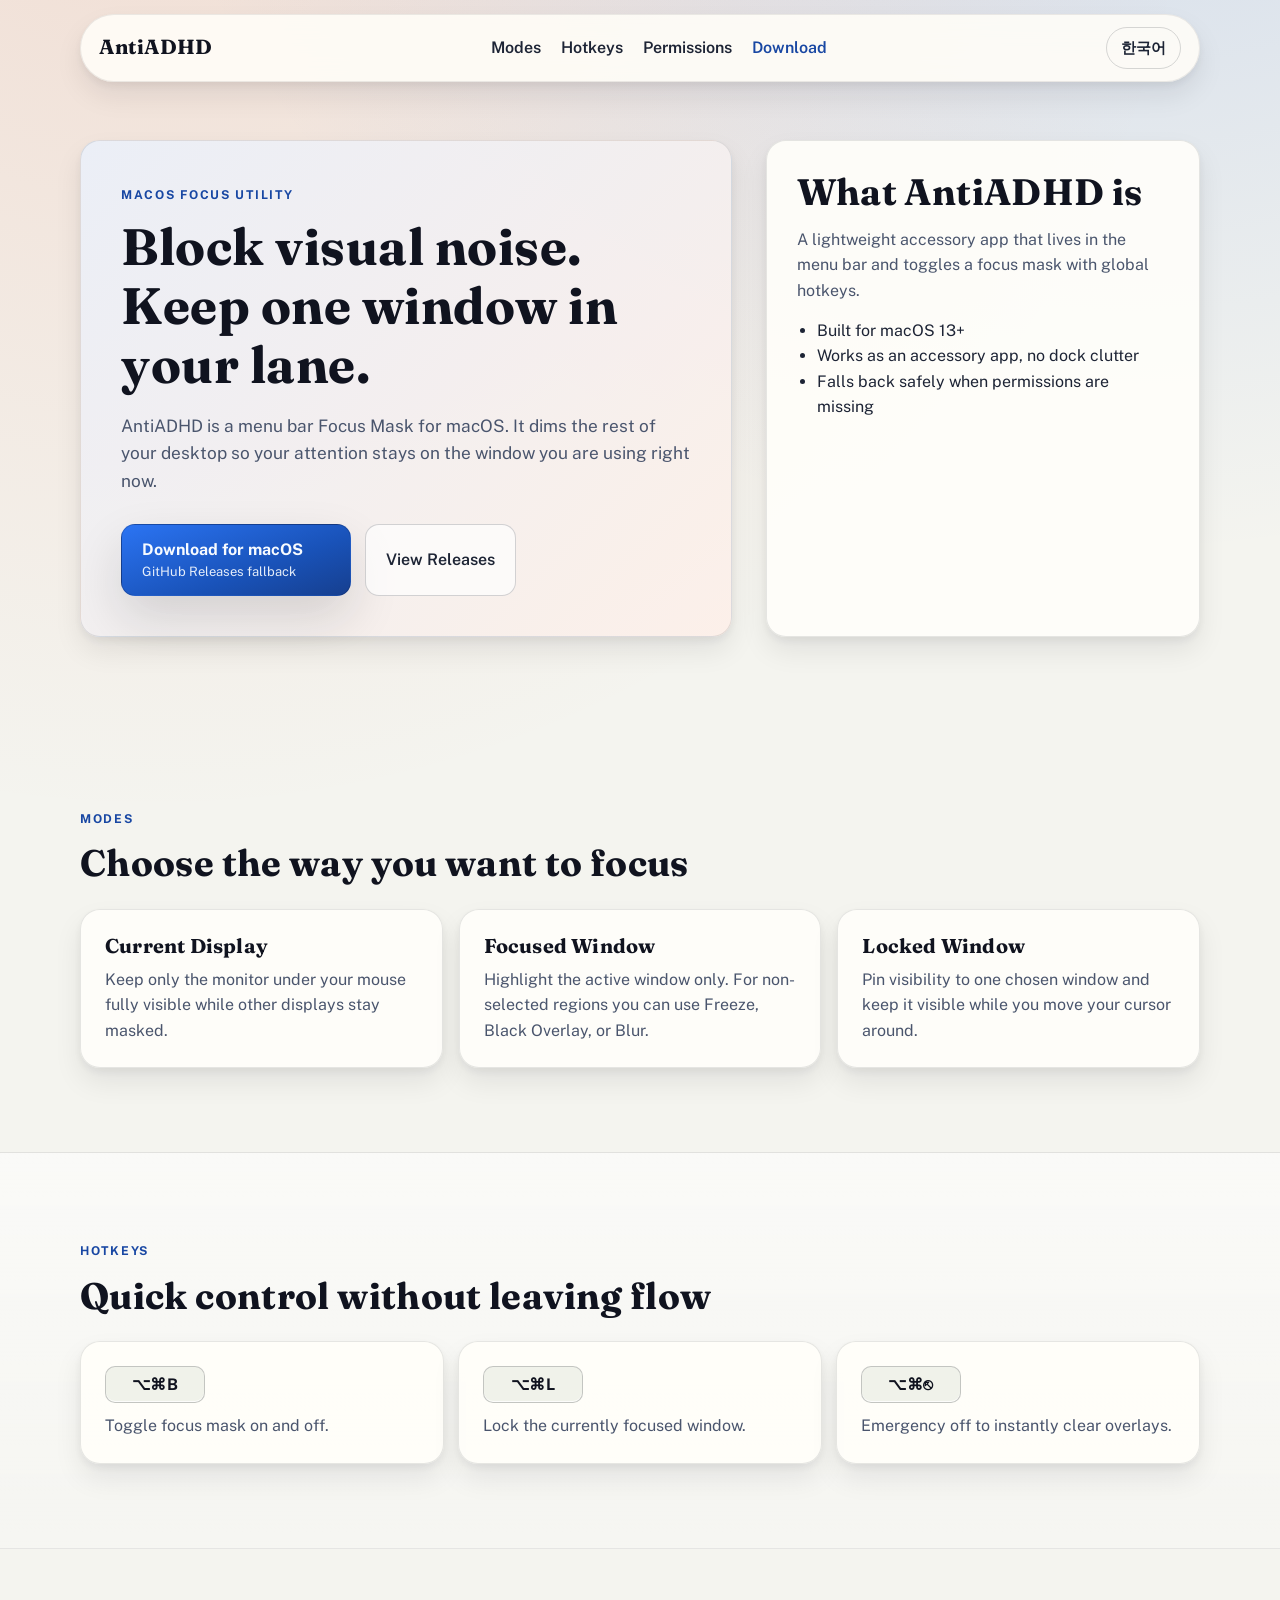
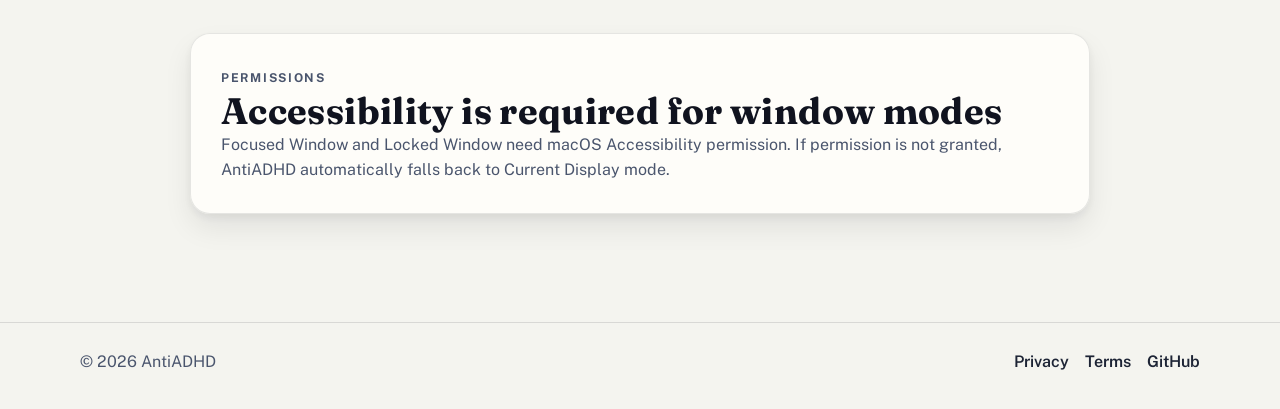
==== site/index.html @ 7c486f9d "Add Swift 6 migration, CI/CD release pipelines, and Pages site" ====
<!DOCTYPE html>
<html lang="en">
<head>
  <meta charset="UTF-8">
  <meta name="viewport" content="width=device-width, initial-scale=1">
  <meta name="description" content="AntiADHD is a macOS menu bar Focus Mask that helps you reduce visual distractions and stay locked on the work window that matters.">
  <meta name="theme-color" content="#10131f">
  <link rel="canonical" href="https://parrotnavy.github.io/anti-adhd/">
  <title>AntiADHD - Focus Mask for macOS</title>
  <link rel="stylesheet" href="assets/css/style.css">
  <script type="text/javascript">
    (() => {
      if (typeof window.clarity !== "function") {
        window.clarity = (...args) => {
          window.clarity.q = window.clarity.q || [];
          window.clarity.q.push(args);
        };
      }

      const clarityScript = document.createElement("script");
      clarityScript.async = true;
      clarityScript.src = "https://www.clarity.ms/tag/__CLARITY_PROJECT_ID__";

      const firstScript = document.getElementsByTagName("script")[0];
      const parentNode = firstScript?.parentNode;
      if (parentNode) {
        parentNode.insertBefore(clarityScript, firstScript);
      } else {
        document.head.appendChild(clarityScript);
      }
    })();
  </script>
</head>
<body data-clarity-page="home" data-clarity-locale="en">
  <div class="page-glow" aria-hidden="true"></div>
  <header class="site-header">
    <div class="shell header-row">
      <a href="index.html" class="logo" data-clarity-event="nav_logo_click">AntiADHD</a>
      <nav class="site-nav" aria-label="Primary">
        <a href="#modes">Modes</a>
        <a href="#hotkeys">Hotkeys</a>
        <a href="#permissions">Permissions</a>
        <a href="#download" class="nav-cta" data-clarity-event="nav_download_click">Download</a>
      </nav>
      <a href="ko/" class="locale-link" lang="ko" data-clarity-event="nav_locale_ko_click">한국어</a>
    </div>
  </header>

  <main>
    <section class="hero section-space">
      <div class="shell hero-grid">
        <div class="hero-copy reveal r1">
          <p class="eyebrow">macOS Focus Utility</p>
          <h1>Block visual noise.<br>Keep one window in your lane.</h1>
          <p class="lead">AntiADHD is a menu bar Focus Mask for macOS. It dims the rest of your desktop so your attention stays on the window you are using right now.</p>
          <div class="hero-actions" id="download">
            <a class="btn-download" href="https://github.com/parrotnavy/anti-adhd/releases" data-download-os="macos" data-clarity-event="download_macos_click">
              <span class="btn-title">Download for macOS</span>
              <span class="btn-sub">GitHub Releases fallback</span>
            </a>
            <a class="btn-secondary" href="https://github.com/parrotnavy/anti-adhd/releases" target="_blank" rel="noopener" data-clarity-event="download_release_notes_click">View Releases</a>
          </div>
        </div>
        <aside class="hero-panel reveal r2" aria-label="Feature snapshot">
          <h2>What AntiADHD is</h2>
          <p>A lightweight accessory app that lives in the menu bar and toggles a focus mask with global hotkeys.</p>
          <ul>
            <li>Built for macOS 13+</li>
            <li>Works as an accessory app, no dock clutter</li>
            <li>Falls back safely when permissions are missing</li>
          </ul>
        </aside>
      </div>
    </section>

    <section id="modes" class="section-space">
      <div class="shell">
        <div class="section-head reveal r1">
          <p class="eyebrow">Modes</p>
          <h2>Choose the way you want to focus</h2>
        </div>
        <div class="card-grid">
          <article class="focus-card reveal r1">
            <h3>Current Display</h3>
            <p>Keep only the monitor under your mouse fully visible while other displays stay masked.</p>
          </article>
          <article class="focus-card reveal r2">
            <h3>Focused Window</h3>
            <p>Highlight the active window only. For non-selected regions you can use Freeze, Black Overlay, or Blur.</p>
          </article>
          <article class="focus-card reveal r3">
            <h3>Locked Window</h3>
            <p>Pin visibility to one chosen window and keep it visible while you move your cursor around.</p>
          </article>
        </div>
      </div>
    </section>

    <section id="hotkeys" class="section-space section-alt">
      <div class="shell">
        <div class="section-head reveal r1">
          <p class="eyebrow">Hotkeys</p>
          <h2>Quick control without leaving flow</h2>
        </div>
        <div class="hotkey-list">
          <div class="hotkey-item reveal r1">
            <kbd>⌥⌘B</kbd>
            <p>Toggle focus mask on and off.</p>
          </div>
          <div class="hotkey-item reveal r2">
            <kbd>⌥⌘L</kbd>
            <p>Lock the currently focused window.</p>
          </div>
          <div class="hotkey-item reveal r3">
            <kbd>⌥⌘⎋</kbd>
            <p>Emergency off to instantly clear overlays.</p>
          </div>
        </div>
      </div>
    </section>

    <section id="permissions" class="section-space">
      <div class="shell permission-wrap reveal r1">
        <p class="eyebrow">Permissions</p>
        <h2>Accessibility is required for window modes</h2>
        <p>Focused Window and Locked Window need macOS Accessibility permission. If permission is not granted, AntiADHD automatically falls back to Current Display mode.</p>
      </div>
    </section>
  </main>

  <footer class="site-footer">
    <div class="shell footer-row">
      <p>&copy; 2026 AntiADHD</p>
      <div class="footer-links">
        <a href="privacy.html" data-clarity-event="footer_privacy_click">Privacy</a>
        <a href="terms.html" data-clarity-event="footer_terms_click">Terms</a>
        <a href="https://github.com/parrotnavy/anti-adhd" target="_blank" rel="noopener" data-clarity-event="footer_github_click">GitHub</a>
      </div>
    </div>
  </footer>

  <script src="assets/js/clarity-events.js"></script>
  <script src="assets/js/download-latest-macos.js"></script>
</body>
</html>
---- site/assets/css/style.css ----
@import url("https://fonts.googleapis.com/css2?family=Fraunces:opsz,wght@9..144,500;9..144,700&family=Public+Sans:wght@400;500;600;700&display=swap");

:root {
  --bg: #f4f4ef;
  --ink: #10131f;
  --text: #1d2435;
  --muted: #4a556d;
  --surface: #fffdf8;
  --surface-strong: #f0f2ea;
  --line: #d9dccf;
  --accent: #1f5fd8;
  --accent-strong: #1847a3;
  --accent-warm: #de5e38;
  --focus-ring: #2a73ff;
  --radius-lg: 20px;
  --radius-md: 14px;
  --shadow-soft: 0 14px 28px rgba(16, 19, 31, 0.08), 0 4px 10px rgba(16, 19, 31, 0.06);
  --shadow-deep: 0 22px 50px rgba(16, 19, 31, 0.14);
  --max: 1120px;
}

* {
  box-sizing: border-box;
}

html {
  scroll-behavior: smooth;
}

body {
  margin: 0;
  font-family: "Public Sans", "Avenir Next", "Segoe UI", sans-serif;
  font-size: 16px;
  line-height: 1.6;
  color: var(--text);
  background:
    radial-gradient(circle at 12% -12%, rgba(222, 94, 56, 0.16), transparent 42%),
    radial-gradient(circle at 88% -24%, rgba(31, 95, 216, 0.2), transparent 38%),
    var(--bg);
  min-height: 100vh;
}

.page-glow {
  position: fixed;
  inset: 0;
  pointer-events: none;
  background-image: linear-gradient(135deg, rgba(255, 255, 255, 0.35) 1px, transparent 1px);
  background-size: 22px 22px;
  opacity: 0.12;
  z-index: -1;
}

a {
  color: var(--accent);
  text-decoration: none;
}

a:hover {
  color: var(--accent-strong);
}

a:focus-visible,
button:focus-visible {
  outline: 3px solid var(--focus-ring);
  outline-offset: 2px;
}

.shell {
  width: min(100% - 40px, var(--max));
  margin-inline: auto;
}

.section-space {
  padding: 84px 0;
}

.section-alt {
  background: linear-gradient(180deg, rgba(255, 255, 255, 0.55), rgba(255, 255, 255, 0.18));
  border-block: 1px solid rgba(16, 19, 31, 0.09);
}

.site-header {
  position: sticky;
  top: 0;
  z-index: 30;
  padding-top: 14px;
}

.site-header-legal {
  position: static;
}

.header-row {
  display: grid;
  grid-template-columns: auto 1fr auto;
  align-items: center;
  gap: 16px;
  padding: 12px 18px;
  background: rgba(255, 253, 247, 0.88);
  border: 1px solid rgba(16, 19, 31, 0.08);
  border-radius: 999px;
  backdrop-filter: blur(14px);
  box-shadow: var(--shadow-soft);
}

.logo {
  font-family: "Fraunces", "Georgia", serif;
  font-size: 1.28rem;
  font-weight: 700;
  letter-spacing: 0.01em;
  color: var(--ink);
}

.site-nav {
  justify-self: center;
  display: inline-flex;
  gap: 20px;
  flex-wrap: wrap;
}

.site-nav a {
  color: var(--text);
  font-weight: 600;
  position: relative;
}

.site-nav a::after {
  content: "";
  position: absolute;
  left: 0;
  bottom: -4px;
  width: 100%;
  height: 2px;
  transform: scaleX(0);
  transform-origin: left;
  transition: transform 180ms ease;
  background: linear-gradient(90deg, var(--accent), var(--accent-warm));
}

.site-nav a:hover::after,
.site-nav a:focus-visible::after {
  transform: scaleX(1);
}

.site-nav .nav-cta {
  color: var(--accent-strong);
}

.locale-link {
  justify-self: end;
  border: 1px solid rgba(16, 19, 31, 0.16);
  border-radius: 999px;
  padding: 8px 14px;
  color: var(--text);
  font-weight: 600;
  font-size: 0.92rem;
}

.hero {
  padding-top: 58px;
}

.hero-grid {
  display: grid;
  grid-template-columns: 1.2fr 0.8fr;
  gap: 34px;
  align-items: stretch;
}

.hero-copy,
.hero-panel,
.permission-wrap,
.focus-card,
.hotkey-item,
.legal-wrap {
  border: 1px solid rgba(16, 19, 31, 0.1);
  border-radius: var(--radius-lg);
  background: rgba(255, 254, 250, 0.9);
  box-shadow: var(--shadow-soft);
}

.hero-copy {
  padding: 40px;
  background:
    linear-gradient(135deg, rgba(31, 95, 216, 0.09), rgba(222, 94, 56, 0.09)),
    rgba(255, 254, 250, 0.95);
}

.eyebrow {
  display: inline-flex;
  align-items: center;
  gap: 8px;
  margin: 0 0 14px;
  color: var(--accent-strong);
  font-size: 0.76rem;
  text-transform: uppercase;
  letter-spacing: 0.14em;
  font-weight: 700;
}

h1,
h2,
h3 {
  font-family: "Fraunces", "Georgia", serif;
  color: var(--ink);
  letter-spacing: 0.01em;
  line-height: 1.15;
  margin: 0;
}

h1 {
  font-size: clamp(2rem, 4vw, 3.6rem);
}

h2 {
  font-size: clamp(1.48rem, 3vw, 2.3rem);
}

h3 {
  font-size: 1.25rem;
}

.lead {
  margin: 18px 0 0;
  color: var(--muted);
  font-size: 1.08rem;
  max-width: 58ch;
}

.hero-actions {
  display: flex;
  flex-wrap: wrap;
  gap: 14px;
  margin-top: 28px;
}

.btn-download,
.btn-secondary {
  display: inline-flex;
  flex-direction: column;
  justify-content: center;
  min-height: 56px;
  padding: 12px 20px;
  border-radius: 14px;
  transition: transform 180ms ease, box-shadow 180ms ease, background-color 180ms ease;
}

.btn-download {
  min-width: 230px;
  background: linear-gradient(160deg, #2b74f3, #1952b8 62%, #163f8f);
  color: #f7fbff;
  box-shadow: var(--shadow-deep);
  border: 1px solid rgba(10, 23, 51, 0.2);
  cursor: pointer;
}

.btn-download:hover,
.btn-download:focus-visible {
  color: #ffffff;
  transform: translateY(-2px);
}

.btn-title {
  font-weight: 700;
  font-size: 1rem;
}

.btn-sub {
  font-size: 0.81rem;
  opacity: 0.92;
}

.btn-secondary {
  border: 1px solid rgba(16, 19, 31, 0.18);
  color: var(--text);
  background: rgba(255, 255, 255, 0.7);
  font-weight: 600;
  cursor: pointer;
}

.btn-secondary:hover,
.btn-secondary:focus-visible {
  transform: translateY(-1px);
  background: rgba(255, 255, 255, 0.96);
}

.hero-panel {
  padding: 30px;
  display: grid;
  align-content: start;
  gap: 14px;
}

.hero-panel p,
.focus-card p,
.permission-wrap p,
.hotkey-item p,
.legal-wrap p {
  margin: 0;
  color: var(--muted);
}

.hero-panel ul {
  margin: 0;
  padding-left: 20px;
  color: var(--text);
}

.section-head {
  margin-bottom: 24px;
}

.card-grid {
  display: grid;
  grid-template-columns: repeat(3, minmax(0, 1fr));
  gap: 16px;
}

.focus-card {
  padding: 24px;
  display: grid;
  gap: 10px;
}

.focus-card:nth-child(2) {
  transform: translateY(16px);
}

.hotkey-list {
  display: grid;
  grid-template-columns: repeat(3, minmax(0, 1fr));
  gap: 14px;
}

.hotkey-item {
  padding: 24px;
  display: grid;
  gap: 10px;
}

kbd {
  display: inline-flex;
  justify-content: center;
  align-items: center;
  width: fit-content;
  min-width: 100px;
  border-radius: 10px;
  border: 1px solid rgba(16, 19, 31, 0.2);
  background: var(--surface-strong);
  box-shadow: inset 0 -1px 0 rgba(255, 255, 255, 0.8);
  color: var(--ink);
  font: 700 1rem/1.2 "Public Sans", "Avenir Next", sans-serif;
  letter-spacing: 0.03em;
  padding: 8px 12px;
}

.permission-wrap {
  padding: 30px;
  max-width: 900px;
}

.site-footer {
  border-top: 1px solid rgba(16, 19, 31, 0.12);
  padding: 26px 0 34px;
  margin-top: 24px;
}

.footer-row {
  display: flex;
  gap: 14px;
  align-items: center;
  justify-content: space-between;
  flex-wrap: wrap;
}

.site-footer p {
  margin: 0;
  color: var(--muted);
}

.footer-links {
  display: inline-flex;
  gap: 16px;
  flex-wrap: wrap;
}

.footer-links a {
  color: var(--text);
  font-weight: 600;
}

.legal-hero {
  padding-top: 52px;
}

.legal-body {
  padding-top: 22px;
}

.legal-wrap {
  max-width: 860px;
  padding: 32px;
}

.legal-wrap h2 {
  margin-top: 26px;
  margin-bottom: 10px;
  font-size: 1.28rem;
}

.legal-wrap code {
  padding: 1px 6px;
  border-radius: 6px;
  background: rgba(16, 19, 31, 0.08);
  color: var(--ink);
  font-size: 0.88rem;
}

.legal-cta {
  margin-top: 30px;
}

.reveal {
  opacity: 0;
  transform: translateY(12px);
  animation: rise 520ms ease forwards;
}

.r1 {
  animation-delay: 30ms;
}

.r2 {
  animation-delay: 120ms;
}

.r3 {
  animation-delay: 210ms;
}

@keyframes rise {
  to {
    opacity: 1;
    transform: translateY(0);
  }
}

@media (max-width: 980px) {
  .hero-grid {
    grid-template-columns: 1fr;
  }

  .focus-card:nth-child(2) {
    transform: none;
  }

  .card-grid,
  .hotkey-list {
    grid-template-columns: 1fr;
  }
}

@media (max-width: 760px) {
  .section-space {
    padding: 64px 0;
  }

  .header-row {
    grid-template-columns: 1fr;
    border-radius: 20px;
    text-align: center;
    gap: 10px;
  }

  .site-nav {
    justify-self: center;
    gap: 14px;
  }

  .hero-copy,
  .hero-panel,
  .focus-card,
  .hotkey-item,
  .permission-wrap,
  .legal-wrap {
    padding: 22px;
  }

  .btn-download,
  .btn-secondary {
    width: 100%;
  }
}

@media (prefers-reduced-motion: reduce) {
  html {
    scroll-behavior: auto;
  }

  *,
  *::before,
  *::after {
    animation-duration: 1ms;
    animation-iteration-count: 1;
    transition-duration: 1ms;
  }
}
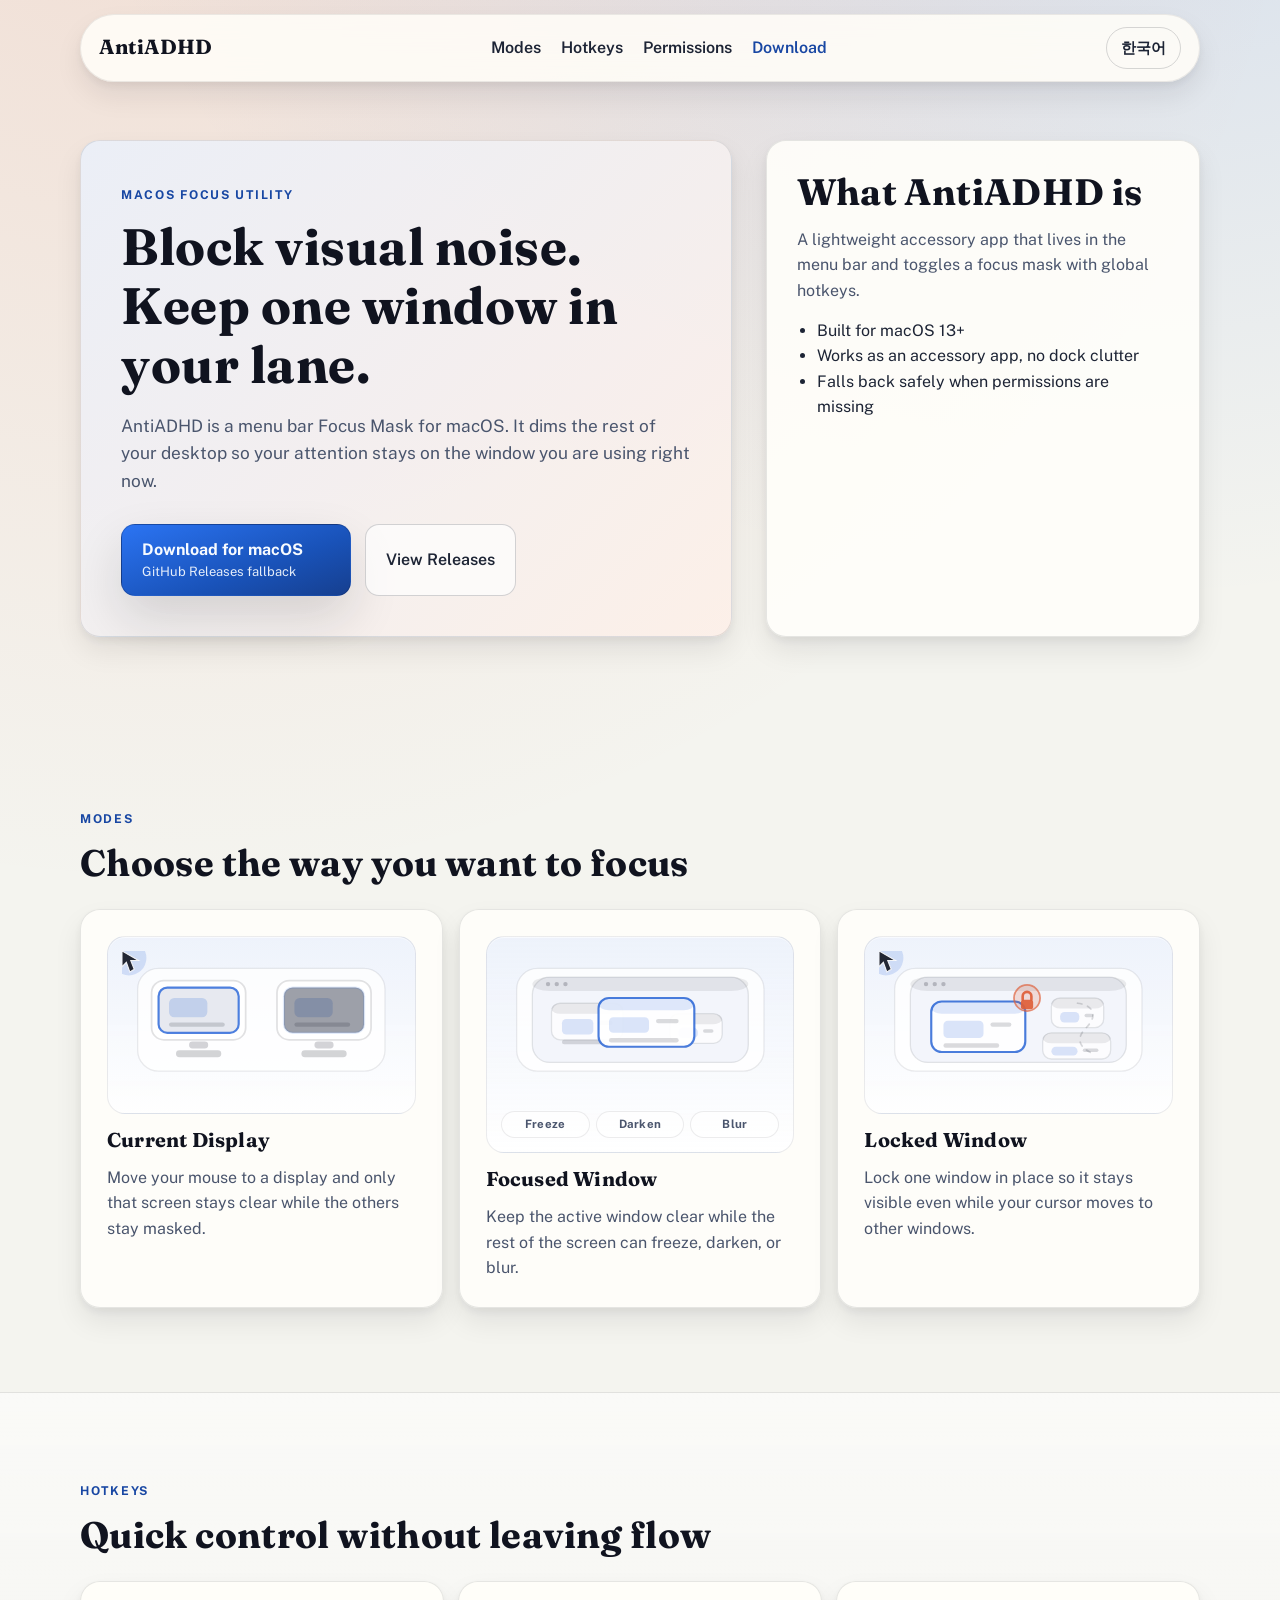
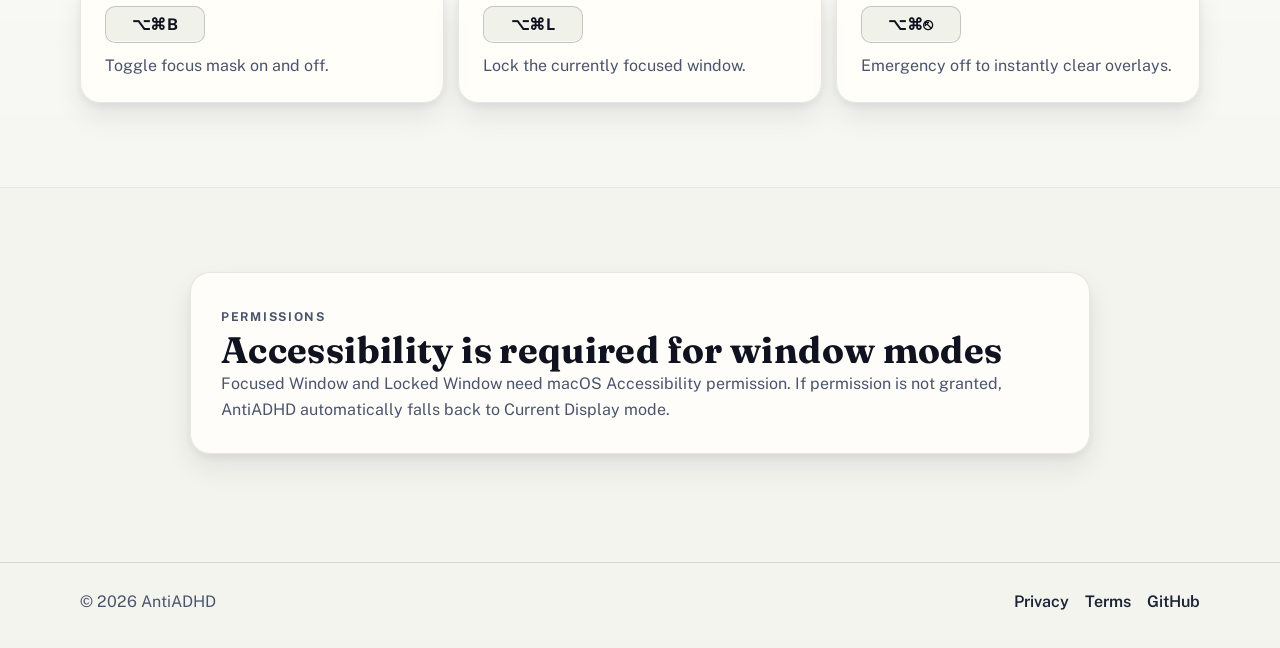
==== commit bedc7703: "Polish landing page mode demos and Korean copy" ====
--- a/site/index.html
+++ b/site/index.html
@@ -81,16 +81,146 @@
         </div>
         <div class="card-grid">
           <article class="focus-card reveal r1">
+            <div class="mode-graphic mode-graphic-current" aria-hidden="true">
+              <svg class="mode-graphic-illustration" viewBox="0 0 320 170" focusable="false">
+                <rect class="graphic-shell" x="18" y="20" width="284" height="118" rx="24" />
+                <g class="display">
+                  <rect class="display-frame" x="34" y="34" width="108" height="68" rx="14" />
+                  <rect class="display-screen" x="42" y="42" width="92" height="52" rx="10" />
+                  <rect class="display-window" x="54" y="54" width="44" height="22" rx="6" />
+                  <rect class="display-line" x="54" y="82" width="64" height="5" rx="2.5" />
+                  <rect class="display-mask display-mask--left" x="42" y="42" width="92" height="52" rx="10" />
+                  <rect class="display-highlight display-highlight--left" x="42" y="42" width="92" height="52" rx="10" />
+                  <rect class="display-stand" x="77" y="104" width="22" height="8" rx="4" />
+                  <rect class="display-base" x="62" y="114" width="52" height="8" rx="4" />
+                </g>
+                <g class="display">
+                  <rect class="display-frame" x="178" y="34" width="108" height="68" rx="14" />
+                  <rect class="display-screen" x="186" y="42" width="92" height="52" rx="10" />
+                  <rect class="display-window" x="198" y="54" width="44" height="22" rx="6" />
+                  <rect class="display-line" x="198" y="82" width="64" height="5" rx="2.5" />
+                  <rect class="display-mask display-mask--right" x="186" y="42" width="92" height="52" rx="10" />
+                  <rect class="display-highlight display-highlight--right" x="186" y="42" width="92" height="52" rx="10" />
+                  <rect class="display-stand" x="221" y="104" width="22" height="8" rx="4" />
+                  <rect class="display-base" x="206" y="114" width="52" height="8" rx="4" />
+                </g>
+                <g class="current-display-pointer">
+                  <circle class="pointer-glow" cx="8" cy="8" r="20" />
+                  <path class="pointer-arrow" d="M0 0 L0 18 L5 13 L9 24 L14 21 L10 11 L19 11 Z" />
+                </g>
+              </svg>
+            </div>
             <h3>Current Display</h3>
-            <p>Keep only the monitor under your mouse fully visible while other displays stay masked.</p>
+            <p>Move your mouse to a display and only that screen stays clear while the others stay masked.</p>
           </article>
           <article class="focus-card reveal r2">
+            <div class="mode-graphic mode-graphic-focused" aria-hidden="true">
+              <svg class="mode-graphic-illustration" viewBox="0 0 320 170" focusable="false">
+                <rect class="graphic-shell" x="18" y="20" width="284" height="118" rx="24" />
+                <rect class="desktop-stage" x="36" y="30" width="248" height="98" rx="20" />
+                <rect class="desktop-toolbar" x="36" y="30" width="248" height="16" rx="20" />
+                <circle class="toolbar-dot" cx="54" cy="38" r="2.5" />
+                <circle class="toolbar-dot" cx="64" cy="38" r="2.5" />
+                <circle class="toolbar-dot" cx="74" cy="38" r="2.5" />
+
+                <g class="window window-back">
+                  <rect class="window-panel" x="58" y="60" width="82" height="42" rx="10" />
+                  <rect class="window-chrome" x="58" y="60" width="82" height="12" rx="10" />
+                  <rect class="window-highlight" x="70" y="78" width="36" height="18" rx="5" />
+                  <rect class="window-line" x="112" y="80" width="16" height="5" rx="2.5" />
+                  <rect class="window-line" x="70" y="102" width="50" height="5" rx="2.5" />
+                </g>
+                <g class="window window-back">
+                  <rect class="window-panel" x="194" y="72" width="60" height="34" rx="10" />
+                  <rect class="window-chrome" x="194" y="72" width="60" height="12" rx="10" />
+                  <rect class="window-highlight" x="204" y="88" width="22" height="12" rx="5" />
+                  <rect class="window-line" x="232" y="90" width="12" height="4" rx="2" />
+                </g>
+
+                <g class="focus-freeze-layer">
+                  <rect class="focus-freeze-tint" x="36" y="46" width="248" height="82" rx="18" />
+                  <rect class="freeze-chip" x="218" y="58" width="34" height="18" rx="9" />
+                  <rect class="freeze-bar" x="228" y="63" width="4" height="8" rx="2" />
+                  <rect class="freeze-bar" x="236" y="63" width="4" height="8" rx="2" />
+                  <rect class="freeze-line" x="58" y="66" width="72" height="4" rx="2" />
+                  <rect class="freeze-line" x="58" y="76" width="48" height="4" rx="2" />
+                  <rect class="freeze-line" x="200" y="108" width="34" height="4" rx="2" />
+                </g>
+
+                <rect class="focus-dark-overlay" x="36" y="46" width="248" height="82" rx="18" />
+
+                <g class="focus-blur-layer">
+                  <rect class="focus-blur-haze" x="36" y="46" width="248" height="82" rx="18" />
+                  <g class="blur-copy">
+                    <rect class="window-panel" x="58" y="60" width="82" height="42" rx="10" />
+                    <rect class="window-panel" x="194" y="72" width="60" height="34" rx="10" />
+                  </g>
+                </g>
+
+                <g class="window active-window">
+                  <rect class="window-panel window-panel--active" x="112" y="54" width="110" height="56" rx="12" />
+                  <rect class="window-chrome window-chrome--active" x="112" y="54" width="110" height="14" rx="12" />
+                  <rect class="window-highlight" x="124" y="76" width="46" height="18" rx="5" />
+                  <rect class="window-line" x="178" y="78" width="26" height="5" rx="2.5" />
+                  <rect class="window-line" x="124" y="100" width="80" height="5" rx="2.5" />
+                  <rect class="active-window-outline" x="112" y="54" width="110" height="56" rx="12" />
+                </g>
+              </svg>
+              <div class="mode-graphic-steps">
+                <span class="mode-step mode-step-freeze">Freeze</span>
+                <span class="mode-step mode-step-dark">Darken</span>
+                <span class="mode-step mode-step-blur">Blur</span>
+              </div>
+            </div>
             <h3>Focused Window</h3>
-            <p>Highlight the active window only. For non-selected regions you can use Freeze, Black Overlay, or Blur.</p>
+            <p>Keep the active window clear while the rest of the screen can freeze, darken, or blur.</p>
           </article>
           <article class="focus-card reveal r3">
+            <div class="mode-graphic mode-graphic-locked" aria-hidden="true">
+              <svg class="mode-graphic-illustration" viewBox="0 0 320 170" focusable="false">
+                <rect class="graphic-shell" x="18" y="20" width="284" height="118" rx="24" />
+                <rect class="desktop-stage" x="36" y="30" width="248" height="98" rx="20" />
+                <rect class="desktop-toolbar" x="36" y="30" width="248" height="16" rx="20" />
+                <circle class="toolbar-dot" cx="54" cy="38" r="2.5" />
+                <circle class="toolbar-dot" cx="64" cy="38" r="2.5" />
+                <circle class="toolbar-dot" cx="74" cy="38" r="2.5" />
+
+                <g class="window locked-window">
+                  <rect class="window-panel window-panel--active" x="60" y="58" width="108" height="58" rx="12" />
+                  <rect class="window-chrome window-chrome--active" x="60" y="58" width="108" height="14" rx="12" />
+                  <rect class="window-highlight" x="74" y="80" width="46" height="20" rx="5" />
+                  <rect class="window-line" x="128" y="82" width="24" height="5" rx="2.5" />
+                  <rect class="window-line" x="74" y="106" width="64" height="5" rx="2.5" />
+                  <rect class="locked-window-outline" x="60" y="58" width="108" height="58" rx="12" />
+                </g>
+
+                <g class="window other-window other-window--top">
+                  <rect class="window-panel" x="198" y="54" width="60" height="34" rx="10" />
+                  <rect class="window-chrome" x="198" y="54" width="60" height="12" rx="10" />
+                  <rect class="window-highlight" x="208" y="70" width="22" height="12" rx="5" />
+                  <rect class="window-line" x="236" y="72" width="10" height="4" rx="2" />
+                </g>
+                <g class="window other-window other-window--bottom">
+                  <rect class="window-panel" x="188" y="94" width="78" height="30" rx="10" />
+                  <rect class="window-chrome" x="188" y="94" width="78" height="12" rx="10" />
+                  <rect class="window-highlight" x="198" y="110" width="30" height="10" rx="5" />
+                  <rect class="window-line" x="234" y="112" width="18" height="4" rx="2" />
+                </g>
+
+                <path class="pointer-route" d="M228 60 C246 62, 252 74, 238 88 S232 112, 246 118" />
+                <g class="locked-pointer">
+                  <circle class="pointer-glow" cx="8" cy="8" r="20" />
+                  <path class="pointer-arrow" d="M0 0 L0 18 L5 13 L9 24 L14 21 L10 11 L19 11 Z" />
+                </g>
+                <g class="lock-badge">
+                  <circle class="lock-badge-ring" cx="170" cy="54" r="15" />
+                  <rect class="lock-body" x="163" y="56" width="14" height="11" rx="3" />
+                  <path class="lock-shackle" d="M165 56 v-4 a5 5 0 0 1 10 0 v4" />
+                </g>
+              </svg>
+            </div>
             <h3>Locked Window</h3>
-            <p>Pin visibility to one chosen window and keep it visible while you move your cursor around.</p>
+            <p>Lock one window in place so it stays visible even while your cursor moves to other windows.</p>
           </article>
         </div>
       </div>
--- a/site/assets/css/style.css
+++ b/site/assets/css/style.css
@@ -11,6 +11,11 @@
   --accent: #1f5fd8;
   --accent-strong: #1847a3;
   --accent-warm: #de5e38;
+  --graphic-surface: rgba(255, 255, 255, 0.78);
+  --graphic-panel: rgba(242, 245, 251, 0.92);
+  --graphic-mask: rgba(16, 19, 31, 0.58);
+  --graphic-freeze: rgba(238, 242, 247, 0.8);
+  --graphic-haze: rgba(255, 255, 255, 0.44);
   --focus-ring: #2a73ff;
   --radius-lg: 20px;
   --radius-md: 14px;
@@ -314,22 +319,537 @@
   display: grid;
   grid-template-columns: repeat(3, minmax(0, 1fr));
   gap: 16px;
+  align-items: stretch;
 }
 
 .focus-card {
-  padding: 24px;
+  padding: 26px;
   display: grid;
-  gap: 10px;
-}
-
-.focus-card:nth-child(2) {
-  transform: translateY(16px);
+  align-content: start;
+  gap: 14px;
+  min-height: 356px;
 }
 
 .hotkey-list {
   display: grid;
   grid-template-columns: repeat(3, minmax(0, 1fr));
   gap: 14px;
+}
+
+.mode-graphic {
+  display: grid;
+  gap: 12px;
+  padding: 14px;
+  border-radius: 18px;
+  border: 1px solid rgba(16, 19, 31, 0.08);
+  background:
+    linear-gradient(180deg, rgba(31, 95, 216, 0.08), rgba(255, 255, 255, 0.76)),
+    rgba(255, 255, 255, 0.8);
+  box-shadow: inset 0 1px 0 rgba(255, 255, 255, 0.55);
+}
+
+.mode-graphic-illustration {
+  display: block;
+  width: 100%;
+  height: auto;
+}
+
+.mode-graphic-steps {
+  display: grid;
+  grid-template-columns: repeat(3, minmax(0, 1fr));
+  gap: 6px;
+}
+
+.mode-step {
+  border-radius: 999px;
+  border: 1px solid rgba(16, 19, 31, 0.08);
+  background: rgba(255, 255, 255, 0.72);
+  color: var(--muted);
+  font-size: 0.72rem;
+  font-weight: 700;
+  letter-spacing: 0.02em;
+  line-height: 1;
+  padding: 7px 0;
+  text-align: center;
+}
+
+.graphic-shell {
+  fill: var(--graphic-surface);
+  stroke: rgba(16, 19, 31, 0.08);
+  stroke-width: 1.5;
+}
+
+.desktop-stage {
+  fill: var(--graphic-panel);
+  stroke: rgba(16, 19, 31, 0.1);
+  stroke-width: 1.5;
+}
+
+.desktop-toolbar,
+.window-chrome {
+  fill: rgba(16, 19, 31, 0.08);
+}
+
+.window-panel {
+  fill: rgba(255, 255, 255, 0.74);
+  stroke: rgba(16, 19, 31, 0.1);
+  stroke-width: 1.5;
+}
+
+.window-panel--active {
+  fill: rgba(255, 255, 255, 0.94);
+}
+
+.window-chrome--active {
+  fill: rgba(31, 95, 216, 0.14);
+}
+
+.window-highlight {
+  fill: rgba(31, 95, 216, 0.16);
+}
+
+.window-line {
+  fill: rgba(16, 19, 31, 0.15);
+}
+
+.toolbar-dot {
+  fill: rgba(16, 19, 31, 0.22);
+}
+
+.display-frame {
+  fill: rgba(255, 255, 255, 0.92);
+  stroke: rgba(16, 19, 31, 0.12);
+  stroke-width: 2;
+}
+
+.display-screen {
+  fill: rgba(236, 240, 247, 0.94);
+}
+
+.display-window {
+  fill: rgba(31, 95, 216, 0.18);
+}
+
+.display-line {
+  fill: rgba(16, 19, 31, 0.16);
+}
+
+.display-mask {
+  fill: var(--graphic-mask);
+}
+
+.display-highlight,
+.active-window-outline,
+.locked-window-outline {
+  fill: none;
+  stroke: rgba(31, 95, 216, 0.78);
+  stroke-width: 2.5;
+}
+
+.display-stand,
+.display-base {
+  fill: rgba(16, 19, 31, 0.18);
+}
+
+.pointer-glow {
+  fill: rgba(31, 95, 216, 0.16);
+}
+
+.pointer-arrow {
+  fill: rgba(16, 19, 31, 0.9);
+  stroke: rgba(255, 255, 255, 0.92);
+  stroke-width: 1.2;
+}
+
+.mode-graphic-current .display-mask--left {
+  opacity: 0.05;
+  animation: currentMaskLeft 6s ease-in-out infinite;
+}
+
+.mode-graphic-current .display-mask--right {
+  opacity: 0.62;
+  animation: currentMaskRight 6s ease-in-out infinite;
+}
+
+.mode-graphic-current .display-highlight--left {
+  opacity: 1;
+  animation: currentHighlightLeft 6s ease-in-out infinite;
+}
+
+.mode-graphic-current .display-highlight--right {
+  opacity: 0.16;
+  animation: currentHighlightRight 6s ease-in-out infinite;
+}
+
+.mode-graphic-current .current-display-pointer {
+  animation: currentPointerTravel 6s ease-in-out infinite;
+}
+
+.focus-freeze-layer,
+.focus-dark-overlay,
+.focus-blur-layer {
+  opacity: 0;
+}
+
+.focus-freeze-tint {
+  fill: var(--graphic-freeze);
+}
+
+.freeze-chip {
+  fill: rgba(255, 255, 255, 0.78);
+  stroke: rgba(16, 19, 31, 0.08);
+  stroke-width: 1;
+}
+
+.freeze-bar,
+.freeze-line {
+  fill: rgba(16, 19, 31, 0.18);
+}
+
+.focus-dark-overlay {
+  fill: rgba(16, 19, 31, 0.56);
+}
+
+.focus-blur-haze {
+  fill: var(--graphic-haze);
+}
+
+.blur-copy {
+  filter: blur(7px);
+  opacity: 0.72;
+}
+
+.mode-graphic-focused .focus-freeze-layer {
+  animation: focusedFreezeLayer 9s ease-in-out infinite;
+}
+
+.mode-graphic-focused .focus-dark-overlay {
+  animation: focusedDarkOverlay 9s ease-in-out infinite;
+}
+
+.mode-graphic-focused .focus-blur-layer {
+  animation: focusedBlurLayer 9s ease-in-out infinite;
+}
+
+.mode-graphic-focused .active-window-outline {
+  animation: focusPulse 3.2s ease-in-out infinite;
+}
+
+.mode-graphic-focused .mode-step-freeze {
+  animation: modeStepFreeze 9s ease-in-out infinite;
+}
+
+.mode-graphic-focused .mode-step-dark {
+  animation: modeStepDark 9s ease-in-out infinite;
+}
+
+.mode-graphic-focused .mode-step-blur {
+  animation: modeStepBlur 9s ease-in-out infinite;
+}
+
+.pointer-route {
+  fill: none;
+  stroke: rgba(16, 19, 31, 0.16);
+  stroke-dasharray: 5 7;
+  stroke-linecap: round;
+  stroke-width: 2;
+}
+
+.other-window {
+  transform-origin: center;
+}
+
+.mode-graphic-locked .other-window--top {
+  animation: otherWindowTop 6s ease-in-out infinite;
+}
+
+.mode-graphic-locked .other-window--bottom {
+  animation: otherWindowBottom 6s ease-in-out infinite;
+}
+
+.mode-graphic-locked .locked-pointer {
+  animation: lockedPointerTravel 6s ease-in-out infinite;
+}
+
+.mode-graphic-locked .locked-window-outline {
+  animation: lockOutlinePulse 2.6s ease-in-out infinite;
+}
+
+.lock-badge {
+  transform-origin: 170px 54px;
+  animation: lockBadgePulse 2.6s ease-in-out infinite;
+}
+
+.lock-badge-ring {
+  fill: rgba(222, 94, 56, 0.18);
+  stroke: rgba(222, 94, 56, 0.68);
+  stroke-width: 2;
+}
+
+.lock-body {
+  fill: rgba(222, 94, 56, 0.92);
+}
+
+.lock-shackle {
+  fill: none;
+  stroke: rgba(222, 94, 56, 0.92);
+  stroke-linecap: round;
+  stroke-width: 3;
+}
+
+@keyframes currentMaskLeft {
+  0%,
+  42%,
+  100% {
+    opacity: 0.05;
+  }
+
+  50%,
+  92% {
+    opacity: 0.62;
+  }
+}
+
+@keyframes currentMaskRight {
+  0%,
+  42% {
+    opacity: 0.62;
+  }
+
+  50%,
+  92%,
+  100% {
+    opacity: 0.05;
+  }
+}
+
+@keyframes currentHighlightLeft {
+  0%,
+  42%,
+  100% {
+    opacity: 1;
+  }
+
+  50%,
+  92% {
+    opacity: 0.16;
+  }
+}
+
+@keyframes currentHighlightRight {
+  0%,
+  42% {
+    opacity: 0.16;
+  }
+
+  50%,
+  92%,
+  100% {
+    opacity: 1;
+  }
+}
+
+@keyframes currentPointerTravel {
+  0%,
+  42%,
+  100% {
+    transform: translate(82px, 50px) rotate(-8deg);
+  }
+
+  50%,
+  92% {
+    transform: translate(226px, 58px) rotate(10deg);
+  }
+}
+
+@keyframes focusedFreezeLayer {
+  0%,
+  30% {
+    opacity: 1;
+  }
+
+  36%,
+  100% {
+    opacity: 0;
+  }
+}
+
+@keyframes focusedDarkOverlay {
+  0%,
+  30% {
+    opacity: 0;
+  }
+
+  36%,
+  63% {
+    opacity: 1;
+  }
+
+  69%,
+  100% {
+    opacity: 0;
+  }
+}
+
+@keyframes focusedBlurLayer {
+  0%,
+  63% {
+    opacity: 0;
+  }
+
+  69%,
+  96% {
+    opacity: 1;
+  }
+
+  100% {
+    opacity: 0;
+  }
+}
+
+@keyframes focusPulse {
+  0%,
+  100% {
+    opacity: 0.72;
+  }
+
+  50% {
+    opacity: 1;
+  }
+}
+
+@keyframes modeStepFreeze {
+  0%,
+  30% {
+    background: rgba(31, 95, 216, 0.16);
+    border-color: rgba(31, 95, 216, 0.28);
+    color: var(--accent-strong);
+    transform: translateY(-1px);
+  }
+
+  36%,
+  100% {
+    background: rgba(255, 255, 255, 0.72);
+    border-color: rgba(16, 19, 31, 0.08);
+    color: var(--muted);
+    transform: translateY(0);
+  }
+}
+
+@keyframes modeStepDark {
+  0%,
+  30% {
+    background: rgba(255, 255, 255, 0.72);
+    border-color: rgba(16, 19, 31, 0.08);
+    color: var(--muted);
+    transform: translateY(0);
+  }
+
+  36%,
+  63% {
+    background: rgba(16, 19, 31, 0.14);
+    border-color: rgba(16, 19, 31, 0.18);
+    color: var(--ink);
+    transform: translateY(-1px);
+  }
+
+  69%,
+  100% {
+    background: rgba(255, 255, 255, 0.72);
+    border-color: rgba(16, 19, 31, 0.08);
+    color: var(--muted);
+    transform: translateY(0);
+  }
+}
+
+@keyframes modeStepBlur {
+  0%,
+  63% {
+    background: rgba(255, 255, 255, 0.72);
+    border-color: rgba(16, 19, 31, 0.08);
+    color: var(--muted);
+    transform: translateY(0);
+  }
+
+  69%,
+  96% {
+    background: rgba(222, 94, 56, 0.16);
+    border-color: rgba(222, 94, 56, 0.26);
+    color: #8c371d;
+    transform: translateY(-1px);
+  }
+
+  100% {
+    background: rgba(255, 255, 255, 0.72);
+    border-color: rgba(16, 19, 31, 0.08);
+    color: var(--muted);
+    transform: translateY(0);
+  }
+}
+
+@keyframes otherWindowTop {
+  0%,
+  42%,
+  100% {
+    opacity: 1;
+    transform: translateY(-2px) scale(1.02);
+  }
+
+  50%,
+  92% {
+    opacity: 0.54;
+    transform: translateY(1px) scale(0.98);
+  }
+}
+
+@keyframes otherWindowBottom {
+  0%,
+  42% {
+    opacity: 0.56;
+    transform: translateY(1px) scale(0.98);
+  }
+
+  50%,
+  92%,
+  100% {
+    opacity: 1;
+    transform: translateY(-2px) scale(1.02);
+  }
+}
+
+@keyframes lockedPointerTravel {
+  0%,
+  42%,
+  100% {
+    transform: translate(230px, 58px) rotate(6deg);
+  }
+
+  50%,
+  92% {
+    transform: translate(220px, 110px) rotate(-10deg);
+  }
+}
+
+@keyframes lockOutlinePulse {
+  0%,
+  100% {
+    opacity: 0.76;
+  }
+
+  50% {
+    opacity: 1;
+  }
+}
+
+@keyframes lockBadgePulse {
+  0%,
+  100% {
+    transform: scale(1);
+  }
+
+  50% {
+    transform: scale(1.05);
+  }
 }
 
 .hotkey-item {
@@ -450,13 +970,13 @@
     grid-template-columns: 1fr;
   }
 
-  .focus-card:nth-child(2) {
-    transform: none;
-  }
-
   .card-grid,
   .hotkey-list {
     grid-template-columns: 1fr;
+  }
+
+  .focus-card {
+    min-height: 0;
   }
 }
 
@@ -490,6 +1010,15 @@
   .btn-secondary {
     width: 100%;
   }
+
+  .mode-graphic {
+    padding: 12px;
+  }
+
+  .mode-step {
+    font-size: 0.67rem;
+    padding: 6px 0;
+  }
 }
 
 @media (prefers-reduced-motion: reduce) {
@@ -504,4 +1033,60 @@
     animation-iteration-count: 1;
     transition-duration: 1ms;
   }
-}
+
+  .mode-graphic *,
+  .mode-graphic *::before,
+  .mode-graphic *::after {
+    animation: none !important;
+    transition: none !important;
+  }
+
+  .mode-graphic-current .current-display-pointer {
+    transform: translate(82px, 50px) rotate(-8deg);
+  }
+
+  .mode-graphic-current .display-mask--left {
+    opacity: 0.05;
+  }
+
+  .mode-graphic-current .display-mask--right {
+    opacity: 0.62;
+  }
+
+  .mode-graphic-current .display-highlight--left {
+    opacity: 1;
+  }
+
+  .mode-graphic-current .display-highlight--right {
+    opacity: 0.16;
+  }
+
+  .mode-graphic-focused .focus-freeze-layer {
+    opacity: 0.14;
+  }
+
+  .mode-graphic-focused .focus-dark-overlay,
+  .mode-graphic-focused .focus-blur-layer {
+    opacity: 0;
+  }
+
+  .mode-graphic-focused .mode-step-freeze {
+    background: rgba(31, 95, 216, 0.16);
+    border-color: rgba(31, 95, 216, 0.28);
+    color: var(--accent-strong);
+  }
+
+  .mode-graphic-locked .locked-pointer {
+    transform: translate(220px, 110px) rotate(-10deg);
+  }
+
+  .mode-graphic-locked .other-window--top {
+    opacity: 0.56;
+    transform: translateY(1px) scale(0.98);
+  }
+
+  .mode-graphic-locked .other-window--bottom {
+    opacity: 1;
+    transform: translateY(-2px) scale(1.02);
+  }
+}
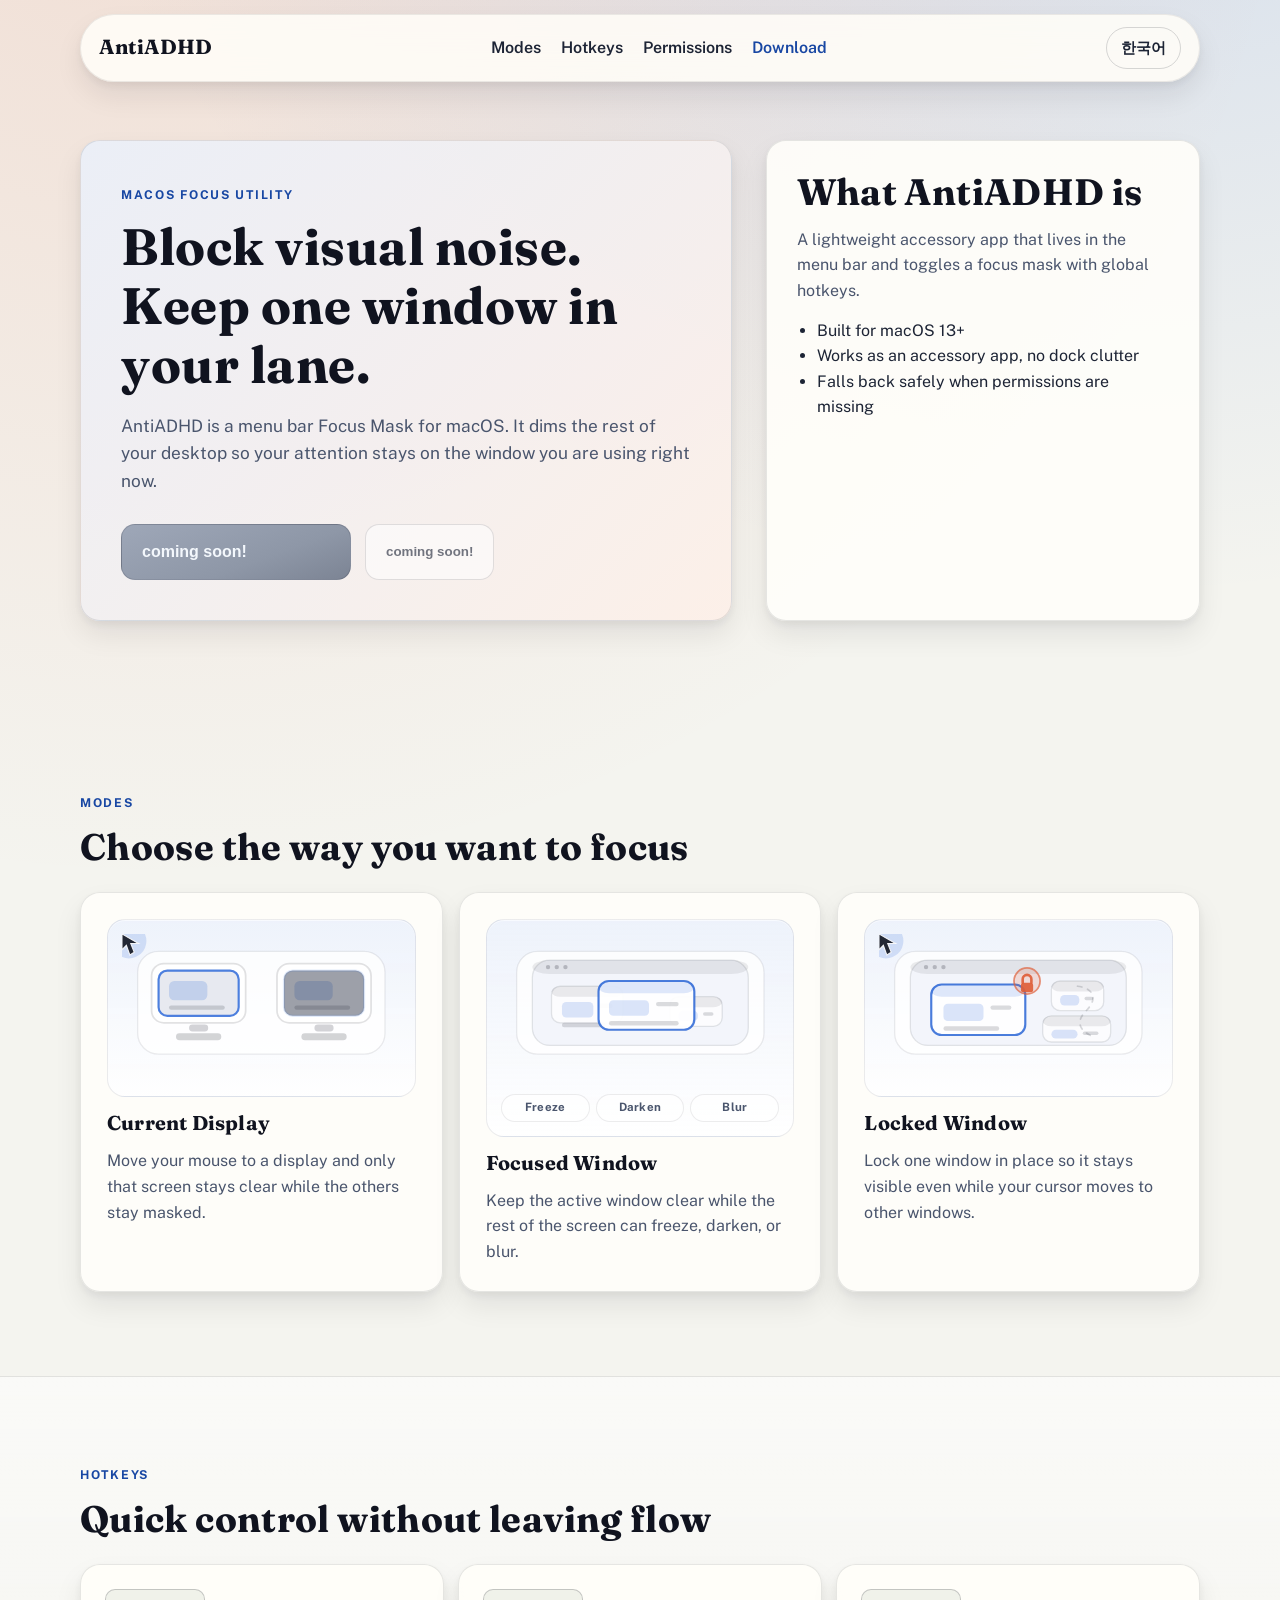
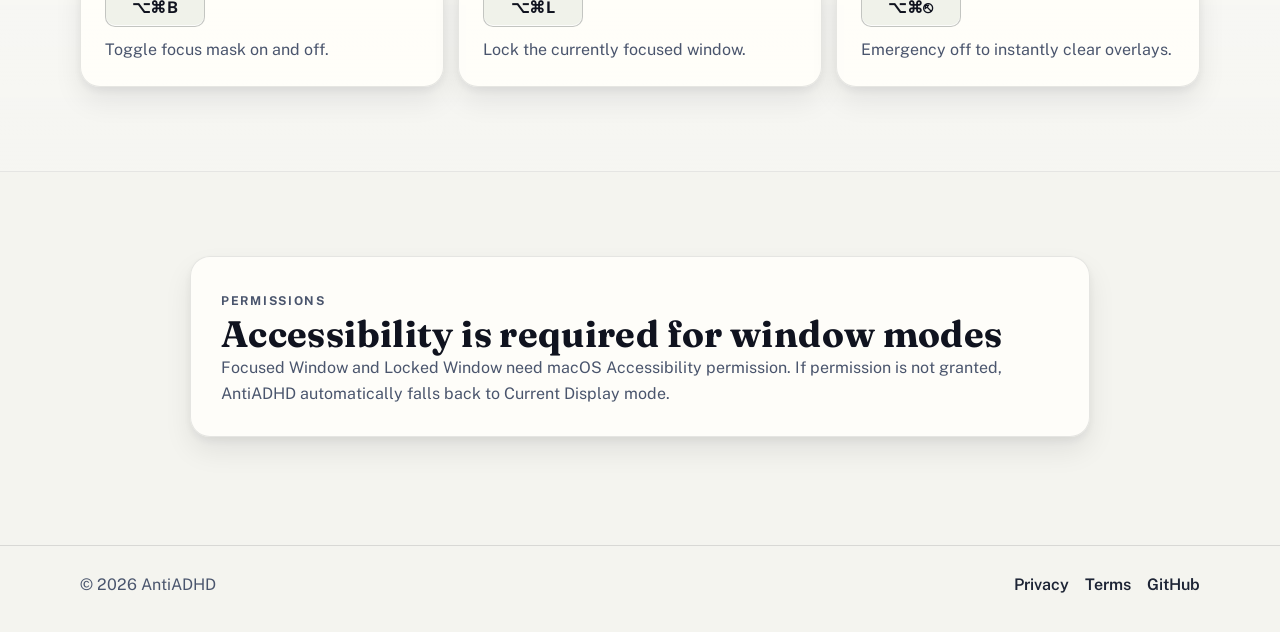
==== commit 19e3cd24: "Disable download CTAs and bust site asset cache" ====
--- a/site/index.html
+++ b/site/index.html
@@ -7,7 +7,7 @@
   <meta name="theme-color" content="#10131f">
   <link rel="canonical" href="https://parrotnavy.github.io/anti-adhd/">
   <title>AntiADHD - Focus Mask for macOS</title>
-  <link rel="stylesheet" href="assets/css/style.css">
+  <link rel="stylesheet" href="assets/css/style.css?v=20260308-1">
   <script type="text/javascript">
     (() => {
       if (typeof window.clarity !== "function") {
@@ -54,11 +54,10 @@
           <h1>Block visual noise.<br>Keep one window in your lane.</h1>
           <p class="lead">AntiADHD is a menu bar Focus Mask for macOS. It dims the rest of your desktop so your attention stays on the window you are using right now.</p>
           <div class="hero-actions" id="download">
-            <a class="btn-download" href="https://github.com/parrotnavy/anti-adhd/releases" data-download-os="macos" data-clarity-event="download_macos_click">
-              <span class="btn-title">Download for macOS</span>
-              <span class="btn-sub">GitHub Releases fallback</span>
-            </a>
-            <a class="btn-secondary" href="https://github.com/parrotnavy/anti-adhd/releases" target="_blank" rel="noopener" data-clarity-event="download_release_notes_click">View Releases</a>
+            <button class="btn-download is-disabled" type="button" disabled aria-disabled="true">
+              <span class="btn-title">coming soon!</span>
+            </button>
+            <button class="btn-secondary is-disabled" type="button" disabled aria-disabled="true">coming soon!</button>
           </div>
         </div>
         <aside class="hero-panel reveal r2" aria-label="Feature snapshot">
@@ -269,7 +268,7 @@
     </div>
   </footer>
 
-  <script src="assets/js/clarity-events.js"></script>
-  <script src="assets/js/download-latest-macos.js"></script>
+  <script src="assets/js/clarity-events.js?v=20260308-1"></script>
+  <script src="assets/js/download-latest-macos.js?v=20260308-1"></script>
 </body>
 </html>
--- a/site/assets/css/style.css
+++ b/site/assets/css/style.css
@@ -289,6 +289,40 @@
   background: rgba(255, 255, 255, 0.96);
 }
 
+.btn-download.is-disabled,
+.btn-secondary.is-disabled,
+.btn-download:disabled,
+.btn-secondary:disabled {
+  cursor: not-allowed;
+  transform: none;
+  box-shadow: none;
+}
+
+.btn-download.is-disabled,
+.btn-download:disabled {
+  background: linear-gradient(160deg, #9ea7b8, #8e97a7 62%, #7c8494);
+  border-color: rgba(16, 19, 31, 0.14);
+  color: rgba(247, 251, 255, 0.96);
+}
+
+.btn-secondary.is-disabled,
+.btn-secondary:disabled {
+  background: rgba(255, 255, 255, 0.52);
+  border-color: rgba(16, 19, 31, 0.12);
+  color: rgba(29, 36, 53, 0.62);
+}
+
+.btn-download.is-disabled:hover,
+.btn-download.is-disabled:focus-visible,
+.btn-secondary.is-disabled:hover,
+.btn-secondary.is-disabled:focus-visible,
+.btn-download:disabled:hover,
+.btn-download:disabled:focus-visible,
+.btn-secondary:disabled:hover,
+.btn-secondary:disabled:focus-visible {
+  transform: none;
+}
+
 .hero-panel {
   padding: 30px;
   display: grid;
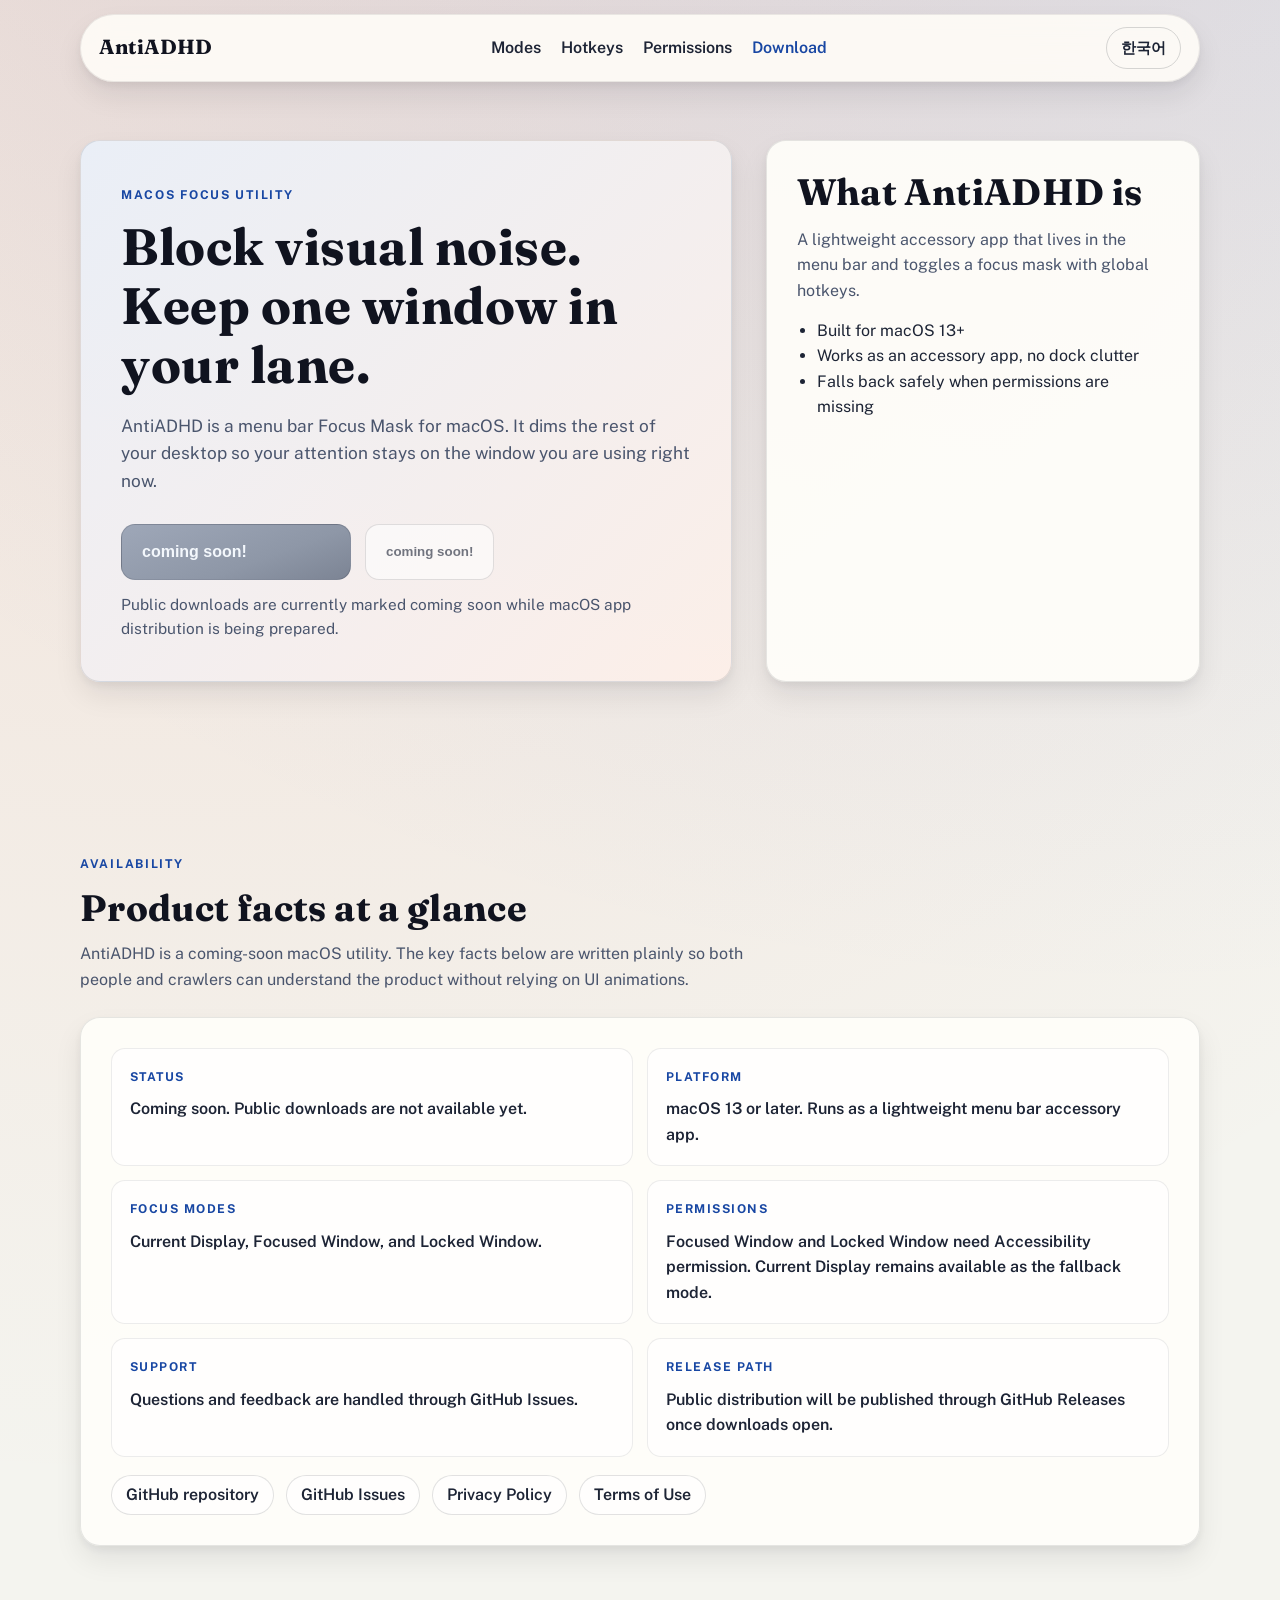
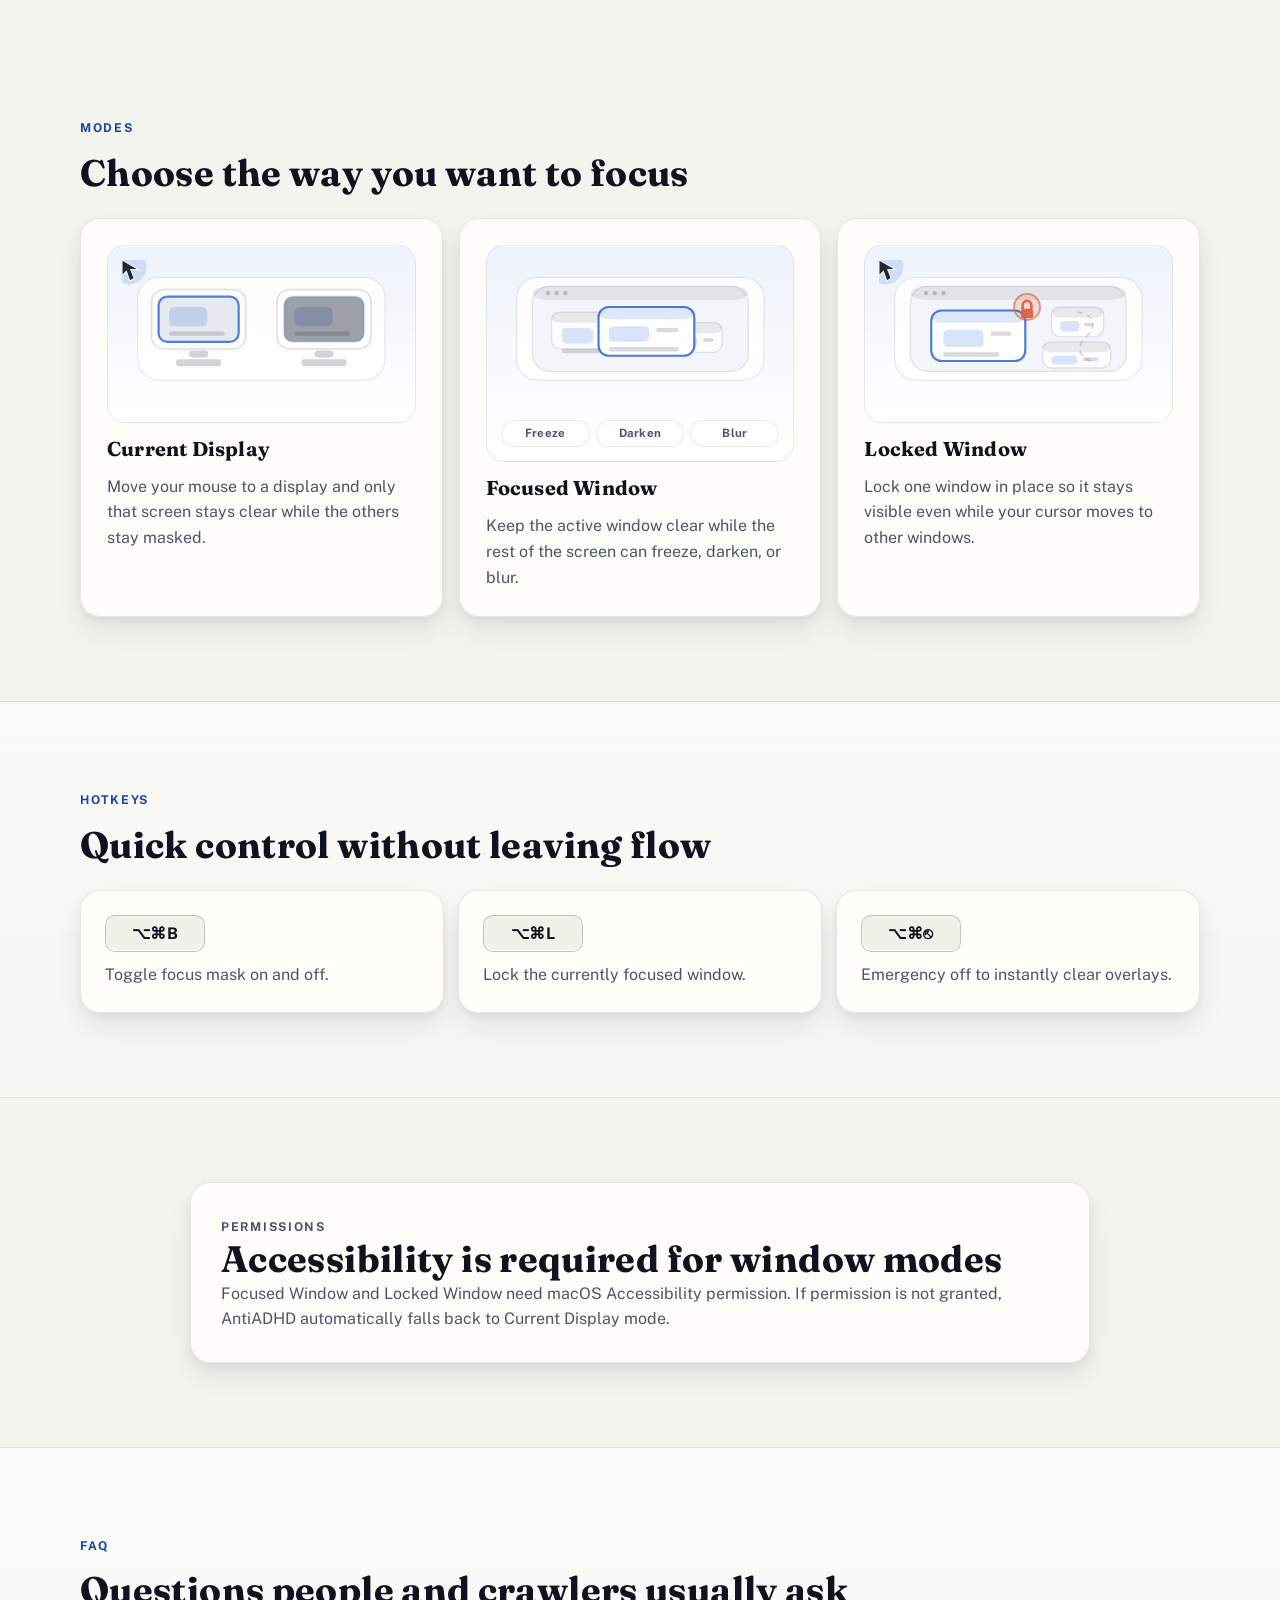
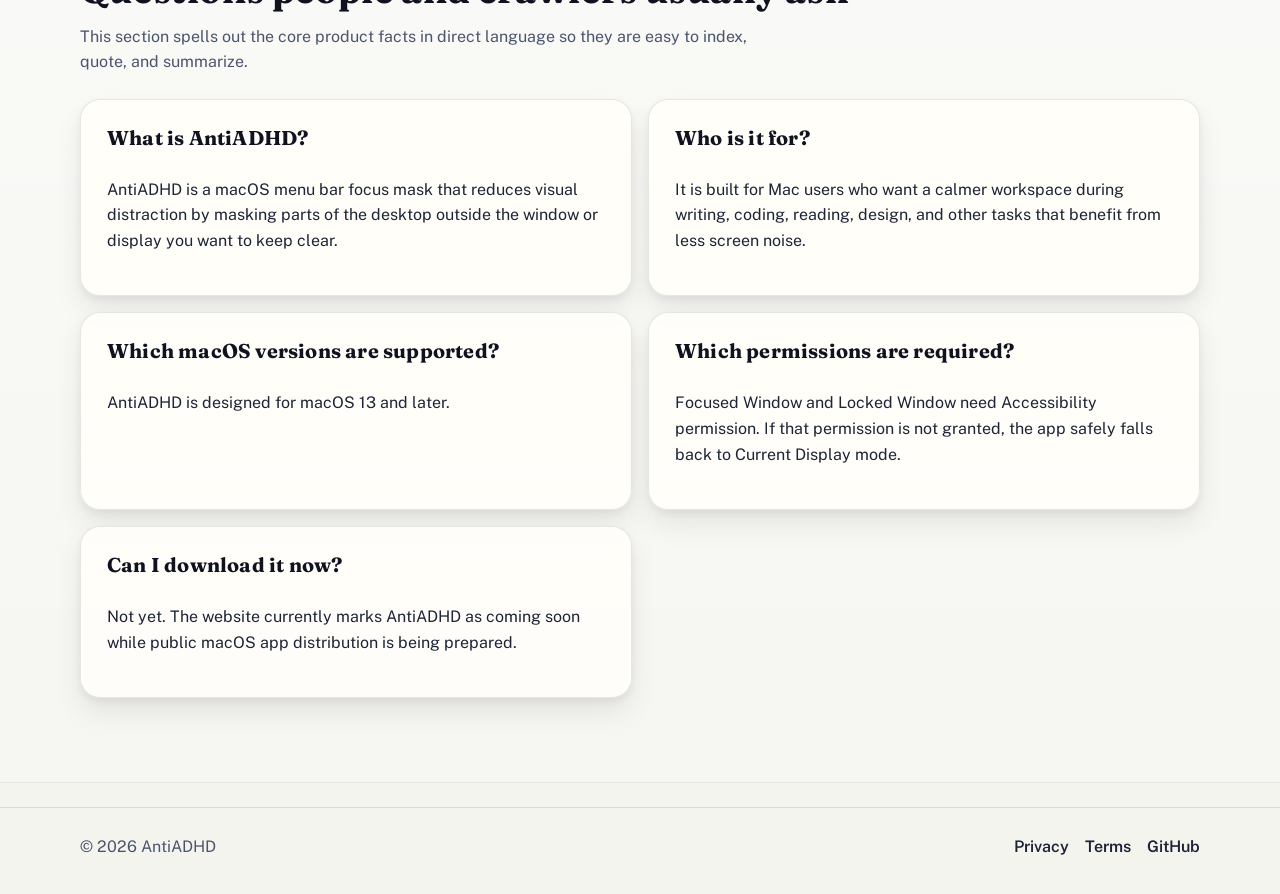
==== commit f20dd9fd: "Improve site SEO and AI readability" ====
--- a/site/index.html
+++ b/site/index.html
@@ -3,11 +3,82 @@
 <head>
   <meta charset="UTF-8">
   <meta name="viewport" content="width=device-width, initial-scale=1">
-  <meta name="description" content="AntiADHD is a macOS menu bar Focus Mask that helps you reduce visual distractions and stay locked on the work window that matters.">
+  <meta name="description" content="AntiADHD is a coming-soon macOS menu bar focus mask that reduces desktop distraction with Current Display, Focused Window, and Locked Window modes.">
+  <meta name="robots" content="index,follow,max-image-preview:large">
   <meta name="theme-color" content="#10131f">
   <link rel="canonical" href="https://parrotnavy.github.io/anti-adhd/">
-  <title>AntiADHD - Focus Mask for macOS</title>
-  <link rel="stylesheet" href="assets/css/style.css?v=20260308-1">
+  <link rel="alternate" hreflang="en" href="https://parrotnavy.github.io/anti-adhd/">
+  <link rel="alternate" hreflang="ko" href="https://parrotnavy.github.io/anti-adhd/ko/">
+  <link rel="alternate" hreflang="x-default" href="https://parrotnavy.github.io/anti-adhd/">
+  <title>AntiADHD | Focus Mask for macOS</title>
+  <meta property="og:type" content="website">
+  <meta property="og:site_name" content="AntiADHD">
+  <meta property="og:locale" content="en_US">
+  <meta property="og:locale:alternate" content="ko_KR">
+  <meta property="og:title" content="AntiADHD | Focus Mask for macOS">
+  <meta property="og:description" content="A coming-soon macOS menu bar focus mask with Current Display, Focused Window, and Locked Window modes.">
+  <meta property="og:url" content="https://parrotnavy.github.io/anti-adhd/">
+  <meta property="og:image" content="https://parrotnavy.github.io/anti-adhd/assets/meta/antiadhd-social-card.png">
+  <meta property="og:image:width" content="1200">
+  <meta property="og:image:height" content="630">
+  <meta property="og:image:alt" content="AntiADHD social preview card with macOS focus mask branding and coming soon status.">
+  <meta name="twitter:card" content="summary_large_image">
+  <meta name="twitter:title" content="AntiADHD | Focus Mask for macOS">
+  <meta name="twitter:description" content="A coming-soon macOS menu bar focus mask with Current Display, Focused Window, and Locked Window modes.">
+  <meta name="twitter:image" content="https://parrotnavy.github.io/anti-adhd/assets/meta/antiadhd-social-card.png">
+  <meta name="twitter:image:alt" content="AntiADHD social preview card with macOS focus mask branding and coming soon status.">
+  <link rel="icon" href="favicon.ico" sizes="any">
+  <link rel="icon" type="image/svg+xml" href="assets/meta/favicon.svg">
+  <link rel="icon" type="image/png" sizes="32x32" href="assets/meta/favicon-32.png">
+  <link rel="icon" type="image/png" sizes="16x16" href="assets/meta/favicon-16.png">
+  <link rel="apple-touch-icon" sizes="180x180" href="assets/meta/apple-touch-icon.png">
+  <link rel="stylesheet" href="assets/css/style.css?v=20260308-2">
+  <script type="application/ld+json">
+    {
+      "@context": "https://schema.org",
+      "@graph": [
+        {
+          "@type": "WebSite",
+          "@id": "https://parrotnavy.github.io/anti-adhd/#website",
+          "url": "https://parrotnavy.github.io/anti-adhd/",
+          "name": "AntiADHD",
+          "description": "AntiADHD is a coming-soon macOS menu bar focus mask that reduces desktop distraction and keeps attention on the active work window.",
+          "availableLanguage": ["en", "ko"]
+        },
+        {
+          "@type": "SoftwareApplication",
+          "@id": "https://parrotnavy.github.io/anti-adhd/#app",
+          "name": "AntiADHD",
+          "url": "https://parrotnavy.github.io/anti-adhd/",
+          "description": "AntiADHD is a coming-soon macOS menu bar focus mask with Current Display, Focused Window, and Locked Window modes.",
+          "applicationCategory": "ProductivityApplication",
+          "operatingSystem": "macOS 13 or later",
+          "inLanguage": "en",
+          "keywords": [
+            "Focus Mask",
+            "Current Display",
+            "Focused Window",
+            "Locked Window",
+            "macOS productivity"
+          ],
+          "featureList": [
+            "Current Display keeps the display under the cursor clear while other displays stay masked.",
+            "Focused Window keeps the active window clear while surrounding content can freeze, darken, or blur.",
+            "Locked Window keeps one selected window visible even while the cursor moves elsewhere."
+          ],
+          "softwareRequirements": "Accessibility permission is required for Focused Window and Locked Window. AntiADHD falls back to Current Display when permission is not granted.",
+          "sameAs": [
+            "https://github.com/parrotnavy/anti-adhd"
+          ],
+          "softwareHelp": {
+            "@type": "WebPage",
+            "url": "https://github.com/parrotnavy/anti-adhd/issues"
+          },
+          "mainEntityOfPage": "https://parrotnavy.github.io/anti-adhd/"
+        }
+      ]
+    }
+  </script>
   <script type="text/javascript">
     (() => {
       if (typeof window.clarity !== "function") {
@@ -59,6 +130,7 @@
             </button>
             <button class="btn-secondary is-disabled" type="button" disabled aria-disabled="true">coming soon!</button>
           </div>
+          <p class="hero-note">Public downloads are currently marked coming soon while macOS app distribution is being prepared.</p>
         </div>
         <aside class="hero-panel reveal r2" aria-label="Feature snapshot">
           <h2>What AntiADHD is</h2>
@@ -69,6 +141,50 @@
             <li>Falls back safely when permissions are missing</li>
           </ul>
         </aside>
+      </div>
+    </section>
+
+    <section class="section-space">
+      <div class="shell">
+        <div class="section-head reveal r1">
+          <p class="eyebrow">Availability</p>
+          <h2>Product facts at a glance</h2>
+          <p class="section-intro">AntiADHD is a coming-soon macOS utility. The key facts below are written plainly so both people and crawlers can understand the product without relying on UI animations.</p>
+        </div>
+        <div class="facts-panel reveal r2">
+          <dl class="fact-list">
+            <div>
+              <dt>Status</dt>
+              <dd>Coming soon. Public downloads are not available yet.</dd>
+            </div>
+            <div>
+              <dt>Platform</dt>
+              <dd>macOS 13 or later. Runs as a lightweight menu bar accessory app.</dd>
+            </div>
+            <div>
+              <dt>Focus Modes</dt>
+              <dd>Current Display, Focused Window, and Locked Window.</dd>
+            </div>
+            <div>
+              <dt>Permissions</dt>
+              <dd>Focused Window and Locked Window need Accessibility permission. Current Display remains available as the fallback mode.</dd>
+            </div>
+            <div>
+              <dt>Support</dt>
+              <dd>Questions and feedback are handled through GitHub Issues.</dd>
+            </div>
+            <div>
+              <dt>Release Path</dt>
+              <dd>Public distribution will be published through GitHub Releases once downloads open.</dd>
+            </div>
+          </dl>
+          <div class="fact-links" aria-label="Product links">
+            <a href="https://github.com/parrotnavy/anti-adhd" target="_blank" rel="noopener">GitHub repository</a>
+            <a href="https://github.com/parrotnavy/anti-adhd/issues" target="_blank" rel="noopener">GitHub Issues</a>
+            <a href="privacy.html">Privacy Policy</a>
+            <a href="terms.html">Terms of Use</a>
+          </div>
+        </div>
       </div>
     </section>
 
@@ -255,6 +371,38 @@
         <p>Focused Window and Locked Window need macOS Accessibility permission. If permission is not granted, AntiADHD automatically falls back to Current Display mode.</p>
       </div>
     </section>
+
+    <section class="section-space section-alt">
+      <div class="shell">
+        <div class="section-head reveal r1">
+          <p class="eyebrow">FAQ</p>
+          <h2>Questions people and crawlers usually ask</h2>
+          <p class="section-intro">This section spells out the core product facts in direct language so they are easy to index, quote, and summarize.</p>
+        </div>
+        <div class="faq-grid">
+          <article class="faq-item reveal r1">
+            <h3>What is AntiADHD?</h3>
+            <p>AntiADHD is a macOS menu bar focus mask that reduces visual distraction by masking parts of the desktop outside the window or display you want to keep clear.</p>
+          </article>
+          <article class="faq-item reveal r2">
+            <h3>Who is it for?</h3>
+            <p>It is built for Mac users who want a calmer workspace during writing, coding, reading, design, and other tasks that benefit from less screen noise.</p>
+          </article>
+          <article class="faq-item reveal r3">
+            <h3>Which macOS versions are supported?</h3>
+            <p>AntiADHD is designed for macOS 13 and later.</p>
+          </article>
+          <article class="faq-item reveal r1">
+            <h3>Which permissions are required?</h3>
+            <p>Focused Window and Locked Window need Accessibility permission. If that permission is not granted, the app safely falls back to Current Display mode.</p>
+          </article>
+          <article class="faq-item reveal r2">
+            <h3>Can I download it now?</h3>
+            <p>Not yet. The website currently marks AntiADHD as coming soon while public macOS app distribution is being prepared.</p>
+          </article>
+        </div>
+      </div>
+    </section>
   </main>
 
   <footer class="site-footer">
@@ -269,6 +417,5 @@
   </footer>
 
   <script src="assets/js/clarity-events.js?v=20260308-1"></script>
-  <script src="assets/js/download-latest-macos.js?v=20260308-1"></script>
 </body>
 </html>
--- a/site/assets/css/style.css
+++ b/site/assets/css/style.css
@@ -177,6 +177,8 @@
 .permission-wrap,
 .focus-card,
 .hotkey-item,
+.facts-panel,
+.faq-item,
 .legal-wrap {
   border: 1px solid rgba(16, 19, 31, 0.1);
   border-radius: var(--radius-lg);
@@ -232,6 +234,18 @@
   max-width: 58ch;
 }
 
+.hero-note,
+.section-intro,
+.legal-note {
+  margin: 12px 0 0;
+  color: var(--muted);
+}
+
+.hero-note {
+  font-size: 0.96rem;
+  max-width: 58ch;
+}
+
 .hero-actions {
   display: flex;
   flex-wrap: wrap;
@@ -347,6 +361,10 @@
 
 .section-head {
   margin-bottom: 24px;
+}
+
+.section-intro {
+  max-width: 70ch;
 }
 
 .card-grid {
@@ -913,6 +931,76 @@
   max-width: 900px;
 }
 
+.facts-panel {
+  padding: 30px;
+}
+
+.fact-list {
+  display: grid;
+  grid-template-columns: repeat(2, minmax(0, 1fr));
+  gap: 14px;
+  margin: 0;
+}
+
+.fact-list div {
+  padding: 18px;
+  border: 1px solid rgba(16, 19, 31, 0.08);
+  border-radius: var(--radius-md);
+  background: rgba(255, 255, 255, 0.62);
+}
+
+.fact-list dt {
+  margin: 0;
+  color: var(--accent-strong);
+  font-size: 0.76rem;
+  font-weight: 700;
+  letter-spacing: 0.12em;
+  text-transform: uppercase;
+}
+
+.fact-list dd {
+  margin: 10px 0 0;
+  color: var(--text);
+  font-weight: 600;
+}
+
+.fact-links {
+  display: flex;
+  flex-wrap: wrap;
+  gap: 12px;
+  margin-top: 18px;
+}
+
+.fact-links a {
+  display: inline-flex;
+  align-items: center;
+  min-height: 40px;
+  padding: 0 14px;
+  border: 1px solid rgba(16, 19, 31, 0.12);
+  border-radius: 999px;
+  background: rgba(255, 255, 255, 0.7);
+  color: var(--text);
+  font-weight: 600;
+}
+
+.fact-links a:hover,
+.fact-links a:focus-visible {
+  background: rgba(255, 255, 255, 0.95);
+}
+
+.faq-grid {
+  display: grid;
+  grid-template-columns: repeat(2, minmax(0, 1fr));
+  gap: 16px;
+}
+
+.faq-item {
+  padding: 26px;
+  display: grid;
+  align-content: start;
+  gap: 12px;
+}
+
 .site-footer {
   border-top: 1px solid rgba(16, 19, 31, 0.12);
   padding: 26px 0 34px;
@@ -1005,7 +1093,9 @@
   }
 
   .card-grid,
-  .hotkey-list {
+  .hotkey-list,
+  .fact-list,
+  .faq-grid {
     grid-template-columns: 1fr;
   }
 
@@ -1035,6 +1125,8 @@
   .hero-panel,
   .focus-card,
   .hotkey-item,
+  .facts-panel,
+  .faq-item,
   .permission-wrap,
   .legal-wrap {
     padding: 22px;
